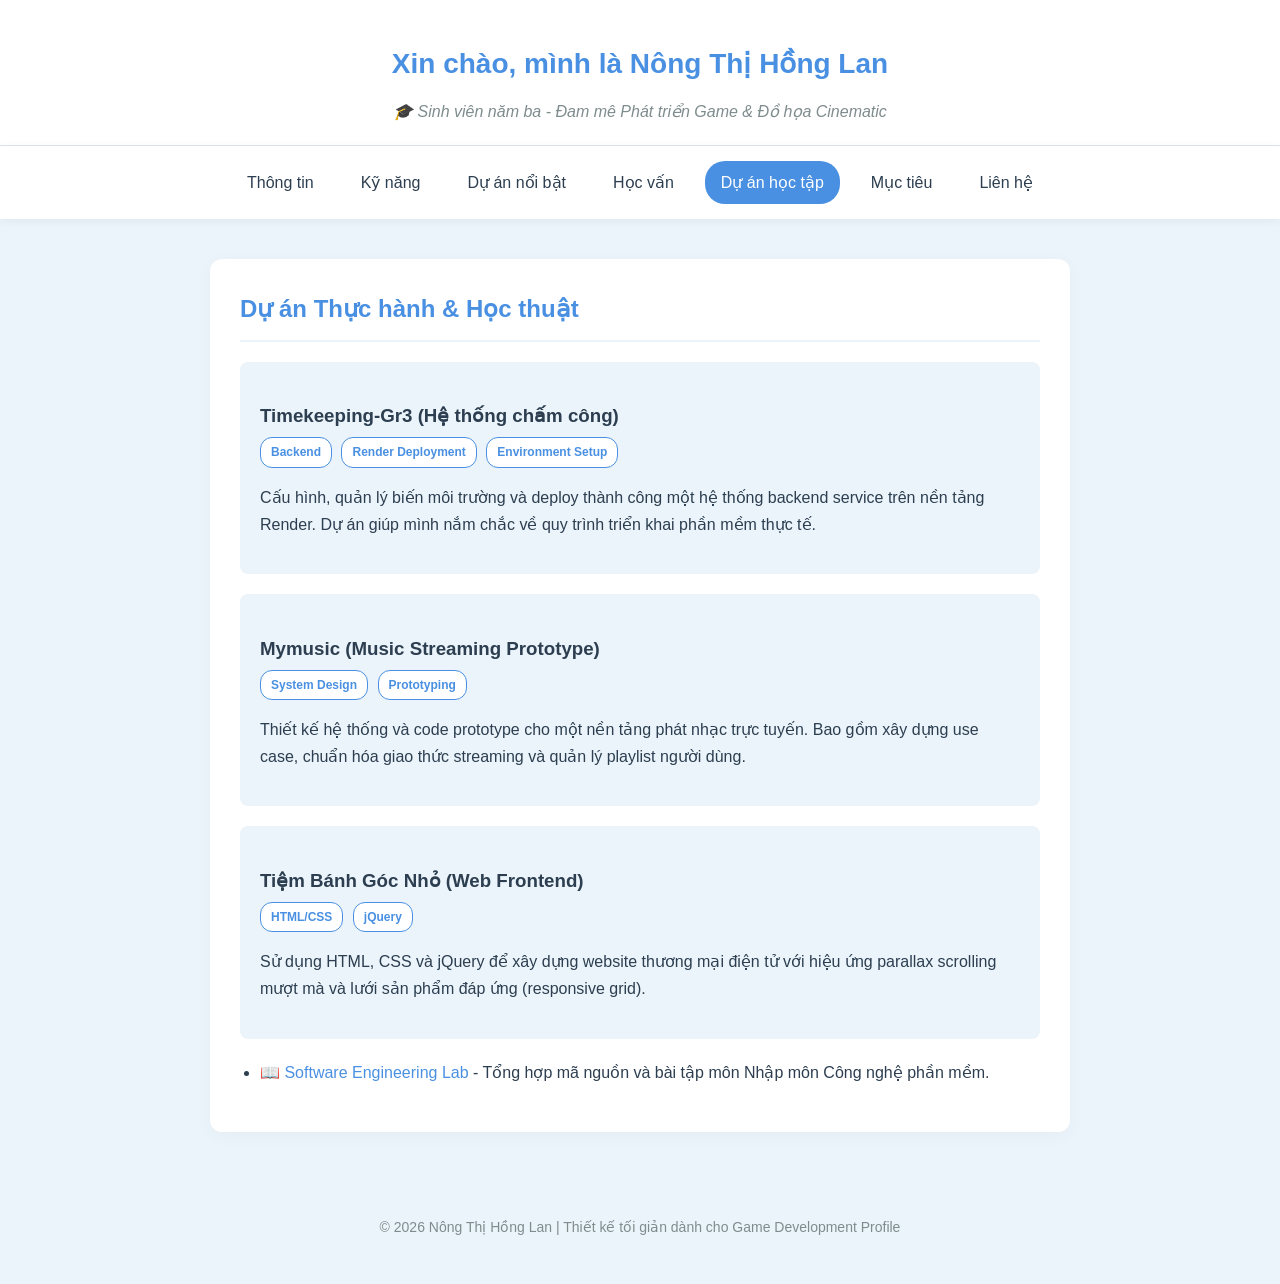
==== du-an-hoc-tap.html @ aa17cace "App 4 page profile and change all index, style profile" ====
<!DOCTYPE html>
<html lang="vi">
<head>
  <meta charset="UTF-8">
  <meta name="viewport" content="width=device-width, initial-scale=1.0">
  <title>Dự án học tập | Nông Thị Hồng Lan</title>
  <link rel="stylesheet" href="style.css">
</head>
<body>
  <header>
    <h1>Xin chào, mình là Nông Thị Hồng Lan</h1>
    <p>🎓 Sinh viên năm ba - Đam mê Phát triển Game & Đồ họa Cinematic</p>
  </header>

  <nav>
    <a href="index.html">Thông tin</a>
    <a href="ky-nang.html">Kỹ năng</a>
    <a href="du-an-noi-bat.html">Dự án nổi bật</a>
    <a href="hoc-van.html">Học vấn</a>
    <a href="du-an-hoc-tap.html" class="active">Dự án học tập</a>
    <a href="muc-tieu.html">Mục tiêu</a>
    <a href="lien-he.html">Liên hệ</a>
  </nav>

  <main>
    <section>
      <h2>Dự án Thực hành & Học thuật</h2>

      <div class="project-card">
        <h3>Timekeeping-Gr3 (Hệ thống chấm công)</h3>
        <div>
          <span class="tag">Backend</span>
          <span class="tag">Render Deployment</span>
          <span class="tag">Environment Setup</span>
        </div>
        <p>Cấu hình, quản lý biến môi trường và deploy thành công một hệ thống backend service trên nền tảng Render. Dự án giúp mình nắm chắc về quy trình triển khai phần mềm thực tế.</p>
      </div>

      <div class="project-card">
        <h3>Mymusic (Music Streaming Prototype)</h3>
        <div>
          <span class="tag">System Design</span>
          <span class="tag">Prototyping</span>
        </div>
        <p>Thiết kế hệ thống và code prototype cho một nền tảng phát nhạc trực tuyến. Bao gồm xây dựng use case, chuẩn hóa giao thức streaming và quản lý playlist người dùng.</p>
      </div>

      <div class="project-card">
        <h3>Tiệm Bánh Góc Nhỏ (Web Frontend)</h3>
        <div>
          <span class="tag">HTML/CSS</span>
          <span class="tag">jQuery</span>
        </div>
        <p>Sử dụng HTML, CSS và jQuery để xây dựng website thương mại điện tử với hiệu ứng parallax scrolling mượt mà và lưới sản phẩm đáp ứng (responsive grid).</p>
      </div>

      <ul>
        <li>
          <a href="https://github.com/Lanne-0402/Nhap-mon-CNPM" target="_blank">
            📖 Software Engineering Lab
          </a> - Tổng hợp mã nguồn và bài tập môn Nhập môn Công nghệ phần mềm.
        </li>
      </ul>
    </section>
  </main>

  <footer>
    <p>© 2026 Nông Thị Hồng Lan | Thiết kế tối giản dành cho Game Development Profile</p>
  </footer>
</body>
</html>
---- style.css ----
/* style.css */
:root {
  --primary-blue: #4A90E2;
  --light-blue: #EBF4FA;
  --text-dark: #2C3E50;
  --text-light: #7F8C8D;
  --white: #FFFFFF;
  --border-color: #DCE4EC;
}

body {
  font-family: 'Segoe UI', Roboto, Helvetica, Arial, sans-serif;
  background-color: var(--light-blue);
  color: var(--text-dark);
  margin: 0;
  padding: 0;
  line-height: 1.7;
}

header {
  background-color: var(--white);
  text-align: center;
  padding: 40px 20px 20px;
  border-bottom: 1px solid var(--border-color);
}

header h1 {
  margin: 0 0 10px 0;
  font-size: 28px;
  color: var(--primary-blue);
}

header p {
  margin: 0;
  color: var(--text-light);
  font-style: italic;
}

nav {
  display: flex;
  justify-content: center;
  flex-wrap: wrap;
  gap: 15px;
  background: var(--white);
  padding: 15px 20px;
  box-shadow: 0 2px 10px rgba(0,0,0,0.05);
  position: sticky;
  top: 0;
  z-index: 100;
}

nav a {
  color: var(--text-dark);
  text-decoration: none;
  font-weight: 500;
  padding: 8px 16px;
  border-radius: 20px;
  transition: all 0.3s ease;
}

nav a:hover, nav a.active {
  background-color: var(--primary-blue);
  color: var(--white);
}

main {
  max-width: 800px;
  margin: 40px auto;
  padding: 30px;
  background: var(--white);
  border-radius: 12px;
  box-shadow: 0 4px 20px rgba(0,0,0,0.03);
}

h2 {
  color: var(--primary-blue);
  border-bottom: 2px solid var(--light-blue);
  padding-bottom: 10px;
  margin-top: 0;
}

h3 {
  color: var(--text-dark);
  margin-bottom: 5px;
}

ul {
  padding-left: 20px;
  color: var(--text-dark);
}

ul li {
  margin-bottom: 10px;
}

a {
  color: var(--primary-blue);
  text-decoration: none;
}

a:hover {
  text-decoration: underline;
}

.project-card {
  background: var(--light-blue);
  padding: 20px;
  border-radius: 8px;
  margin-bottom: 20px;
}

.tag {
  display: inline-block;
  background: var(--white);
  color: var(--primary-blue);
  padding: 4px 10px;
  border-radius: 12px;
  font-size: 12px;
  font-weight: 600;
  margin-right: 5px;
  border: 1px solid var(--primary-blue);
}

footer {
  text-align: center;
  padding: 30px 20px;
  color: var(--text-light);
  font-size: 14px;
}

@media (max-width: 600px) {
  main {
    margin: 20px;
    padding: 20px;
  }
  nav {
    gap: 10px;
  }
  nav a {
    padding: 6px 12px;
    font-size: 14px;
  }
}
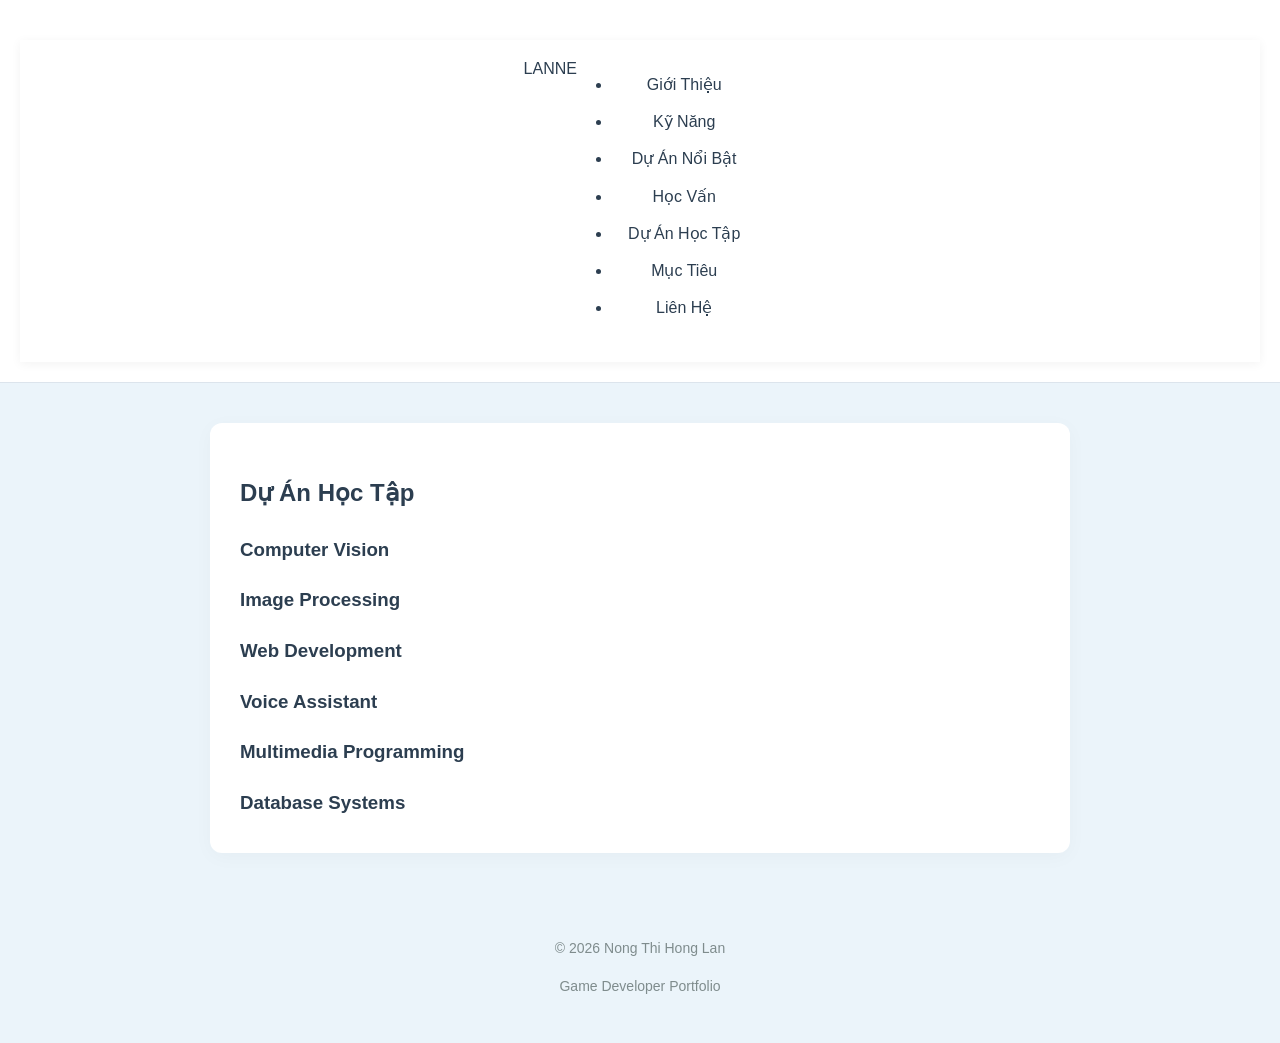
==== commit 0be61f5e: "Update raw content" ====
--- a/du-an-hoc-tap.html
+++ b/du-an-hoc-tap.html
@@ -8,64 +8,62 @@
 </head>
 <body>
   <header>
-    <h1>Xin chào, mình là Nông Thị Hồng Lan</h1>
-    <p>🎓 Sinh viên năm ba - Đam mê Phát triển Game & Đồ họa Cinematic</p>
+    <nav class="navbar">
+        <div class="logo">LANNE</div>
+
+        <ul class="nav-links">
+            <li><a href="index.html">Giới Thiệu</a></li>
+            <li><a href="ky-nang.html">Kỹ Năng</a></li>
+            <li><a href="du-an-noi-bat.html">Dự Án Nổi Bật</a></li>
+            <li><a href="hoc-van.html">Học Vấn</a></li>
+            <li><a href="du-an-hoc-tap.html">Dự Án Học Tập</a></li>
+            <li><a href="muc-tieu.html">Mục Tiêu</a></li>
+            <li><a href="lien-he.html">Liên Hệ</a></li>
+        </ul>
+    </nav>
   </header>
 
-  <nav>
-    <a href="index.html">Thông tin</a>
-    <a href="ky-nang.html">Kỹ năng</a>
-    <a href="du-an-noi-bat.html">Dự án nổi bật</a>
-    <a href="hoc-van.html">Học vấn</a>
-    <a href="du-an-hoc-tap.html" class="active">Dự án học tập</a>
-    <a href="muc-tieu.html">Mục tiêu</a>
-    <a href="lien-he.html">Liên hệ</a>
-  </nav>
+  <main>
+    <section class="section">
 
-  <main>
-    <section>
-      <h2>Dự án Thực hành & Học thuật</h2>
+        <h1>Dự Án Học Tập</h1>
 
-      <div class="project-card">
-        <h3>Timekeeping-Gr3 (Hệ thống chấm công)</h3>
-        <div>
-          <span class="tag">Backend</span>
-          <span class="tag">Render Deployment</span>
-          <span class="tag">Environment Setup</span>
+        <div class="cards">
+
+            <div class="card">
+                <h3>Computer Vision</h3>
+            </div>
+
+            <div class="card">
+                <h3>Image Processing</h3>
+            </div>
+
+            <div class="card">
+                <h3>Web Development</h3>
+            </div>
+
+            <div class="card">
+                <h3>Voice Assistant</h3>
+            </div>
+
+            <div class="card">
+                <h3>Multimedia Programming</h3>
+            </div>
+
+            <div class="card">
+                <h3>Database Systems</h3>
+            </div>
+
         </div>
-        <p>Cấu hình, quản lý biến môi trường và deploy thành công một hệ thống backend service trên nền tảng Render. Dự án giúp mình nắm chắc về quy trình triển khai phần mềm thực tế.</p>
-      </div>
 
-      <div class="project-card">
-        <h3>Mymusic (Music Streaming Prototype)</h3>
-        <div>
-          <span class="tag">System Design</span>
-          <span class="tag">Prototyping</span>
-        </div>
-        <p>Thiết kế hệ thống và code prototype cho một nền tảng phát nhạc trực tuyến. Bao gồm xây dựng use case, chuẩn hóa giao thức streaming và quản lý playlist người dùng.</p>
-      </div>
-
-      <div class="project-card">
-        <h3>Tiệm Bánh Góc Nhỏ (Web Frontend)</h3>
-        <div>
-          <span class="tag">HTML/CSS</span>
-          <span class="tag">jQuery</span>
-        </div>
-        <p>Sử dụng HTML, CSS và jQuery để xây dựng website thương mại điện tử với hiệu ứng parallax scrolling mượt mà và lưới sản phẩm đáp ứng (responsive grid).</p>
-      </div>
-
-      <ul>
-        <li>
-          <a href="https://github.com/Lanne-0402/Nhap-mon-CNPM" target="_blank">
-            📖 Software Engineering Lab
-          </a> - Tổng hợp mã nguồn và bài tập môn Nhập môn Công nghệ phần mềm.
-        </li>
-      </ul>
     </section>
   </main>
 
   <footer>
-    <p>© 2026 Nông Thị Hồng Lan | Thiết kế tối giản dành cho Game Development Profile</p>
-  </footer>
+    <div class="footer-content">
+        <p>© 2026 Nong Thi Hong Lan</p>
+        <p>Game Developer Portfolio</p>
+    </div>
+ </footer>
 </body>
 </html>
